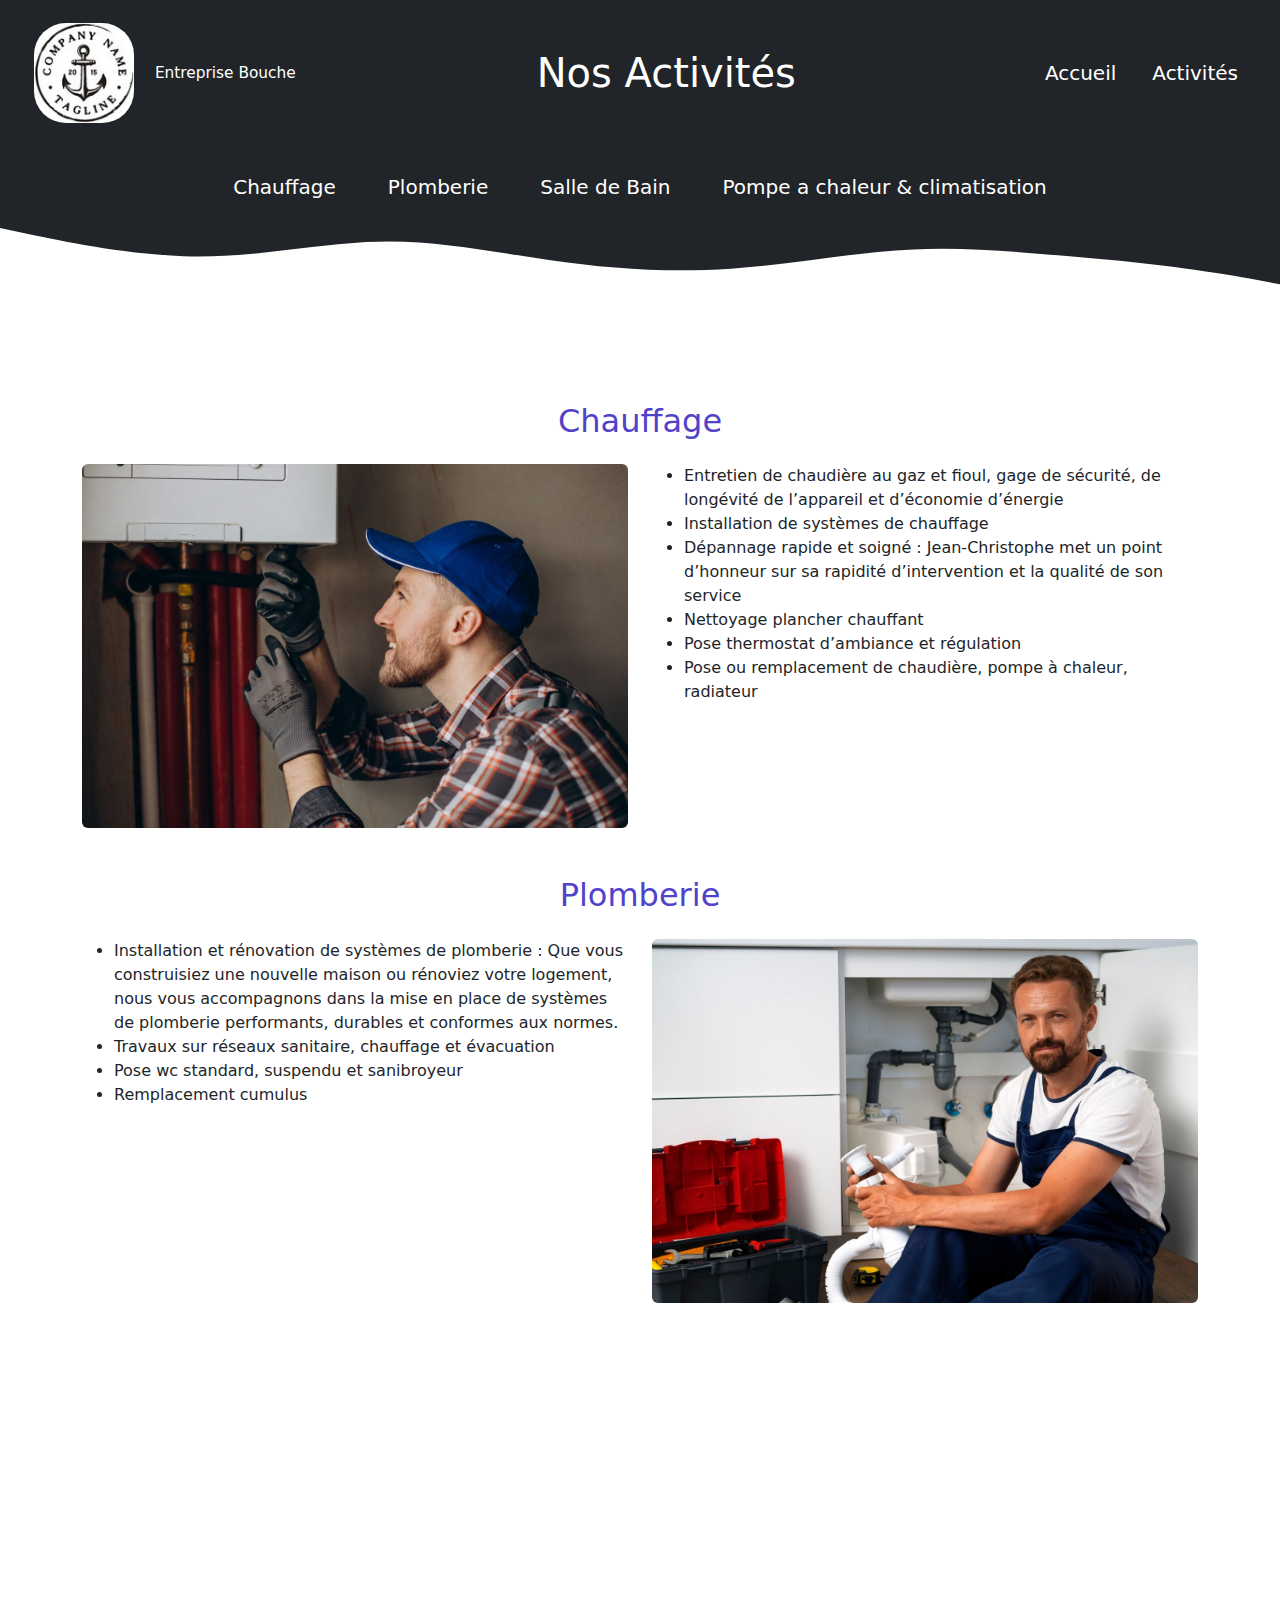
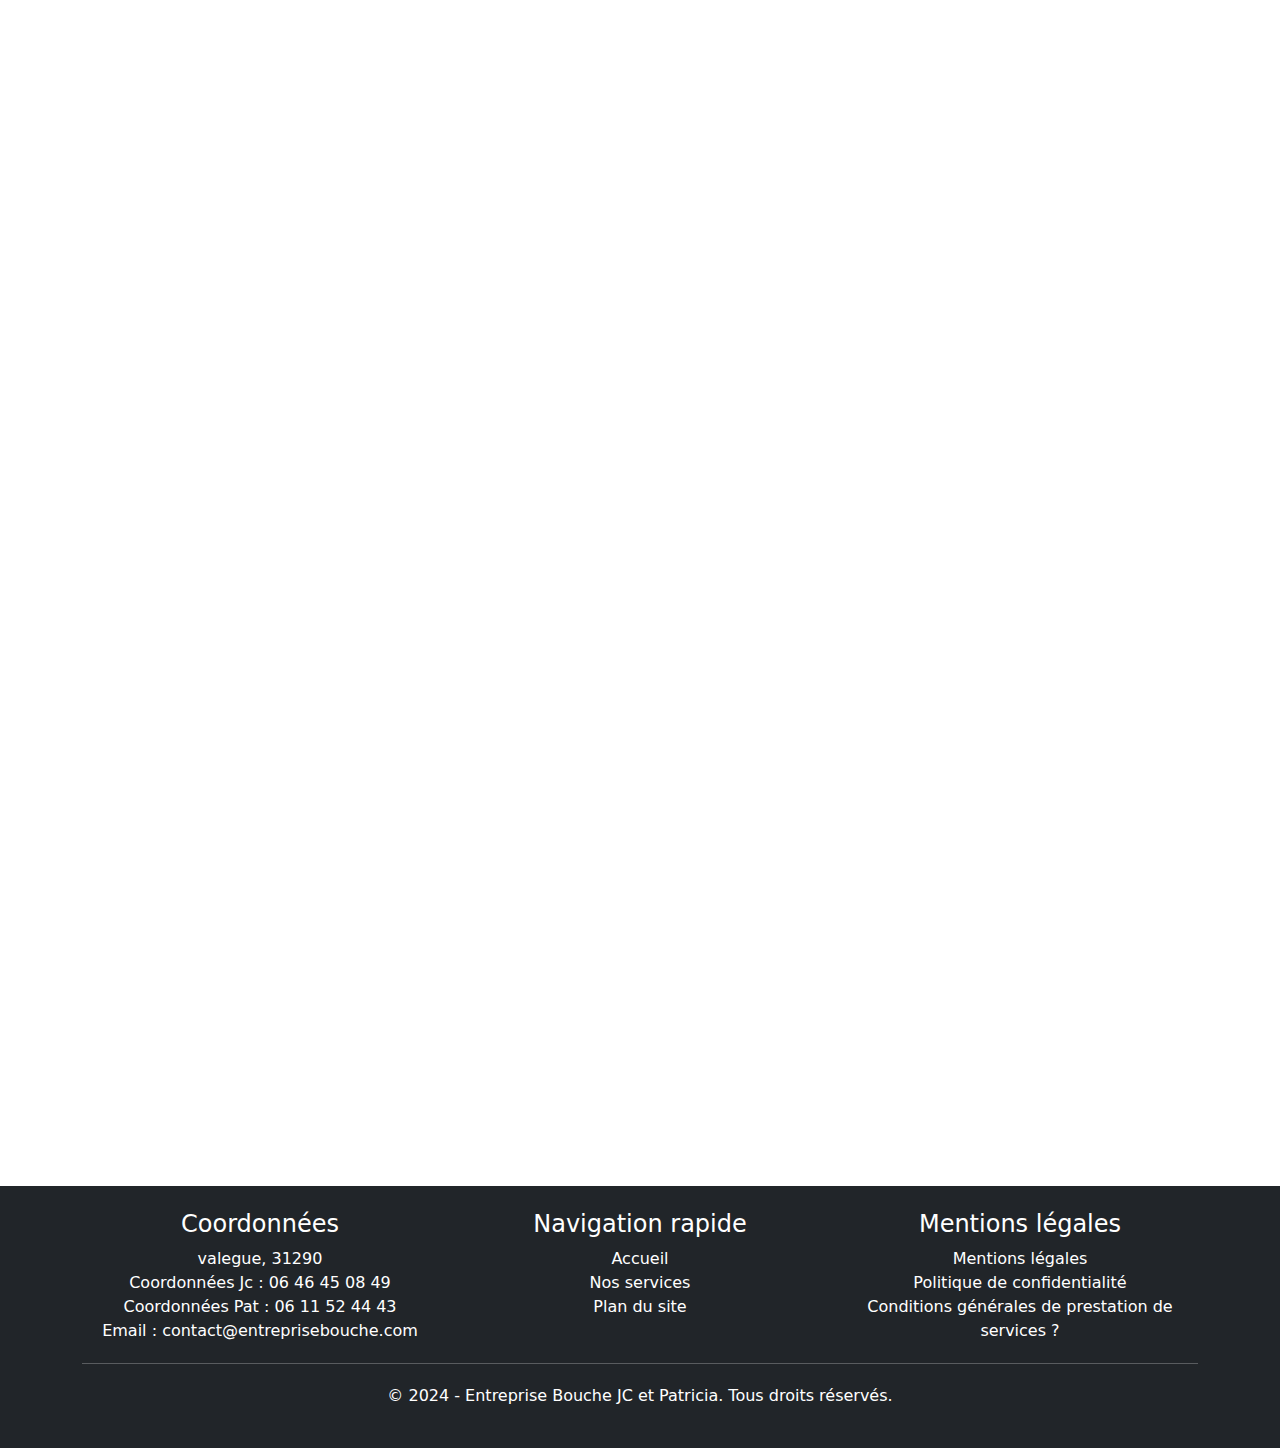
==== front/web/about.html @ 728b8be3 "fix: update header" ====
<!DOCTYPE html>
<html lang="fr">
<head>
    <meta charset="UTF-8">
    <meta name="viewport" content="width=device-width, initial-scale=1.0">
    <meta name="description"
          content="Découvrez les services de l'entreprise Bouche JC et Patricia : chauffage, plomberie, salle de bain et climatisation. Un service de qualité, personnalisé et transparent."/>
    <title>Nos Activités</title>
    <link href="https://cdn.jsdelivr.net/npm/bootstrap@5.3.0-alpha1/dist/css/bootstrap.min.css" rel="stylesheet">
    <link rel="stylesheet" href="../css/about_stylesheet.css">
    <link rel="stylesheet" href="../css/footer_stylesheet.css">
    <link rel="stylesheet" href="../css/colors_stylesheet.css">
</head>

<style>
    .navbar-toggler {
        border: none;
    }

    .navbar-toggler-icon {
        background-image: url("data:image/svg+xml;charset=utf8,%3Csvg xmlns='http://www.w3.org/2000/svg' viewBox='0 0 30 30'%3E%3Cpath stroke='rgba(255, 255, 255, 1)' stroke-width='2' stroke-linecap='round' d='M4 7h22M4 15h22M4 23h22'/%3E%3C/svg%3E");
        transition: transform 0.4s ease;

    }

    .navbar-toggler-icon:hover {
        transform: scale(1.1);

    }

    .navbar-toggler:focus .navbar-toggler-icon {
        transform: scale(0.8);
    }

    .navbar-toggler.collapsed .navbar-toggler-icon {
        transform: scale(1.2);
    }

    .header nav {
        /*background-color: rgba(0, 0, 0, 0.1);*/
        background: linear-gradient(to bottom, rgba(0, 0, 0, 0.4) 60%, rgba(0, 0, 0, 0));
        padding-bottom: 80px;
    }


</style>
<body>
<!-- Header Section -->
<header class="bg-dark c-w">
    <nav class="navbar navbar-expand-lg navbar-light bg-transparent ps-4 pe-4 fade-in">
        <a class="navbar-brand c-w title-menu" href="index.html">
            <img src="../img/photo/logo-test.jpg" alt="Contact" class="img-fluid rounded-5 me-3">
            Entreprise Bouche
        </a>
        <button class="navbar-toggler c-t" type="button" data-bs-toggle="collapse" data-bs-target="#navbarNav"
                aria-controls="navbarNav" aria-expanded="false" aria-label="Toggle navigation">
            <span class="navbar-toggler-icon c-t"></span>
        </button>
        <div class="collapse navbar-collapse justify-content-end" id="navbarNav">
            <h1 class="m-auto">Nos Activités</h1>

            <ul class="navbar-nav">
                <li class="nav-item active">
                    <a class="nav-link c-w" href="index.html">Accueil</a>
                </li>
                <li class="nav-item">
                    <a class="nav-link c-w" href="about.html">Activités</a>
                </li>
            </ul>
        </div>
    </nav>

    <!-- Navigation Menu -->
    <nav class="py-2 p-3">
        <div class="container">

            <ul class="nav justify-content-center">

                <li class="nav-item">
                    <a class="nav-link c-w" href="#chauffage">Chauffage</a>
                </li>
                <li class="nav-item">
                    <a class="nav-link c-w" href="#plomberie">Plomberie</a>
                </li>
                <li class="nav-item">
                    <a class="nav-link c-w" href="#salle-de-bain">Salle de Bain</a>
                </li>
                <li class="nav-item">
                    <a class="nav-link c-w" href="#climatisation">Pompe a chaleur & climatisation</a>
                </li>
            </ul>
        </div>
    </nav>

    <svg class="bottom-m" id="visual" viewBox="0 0 1000 100" width="100%" xmlns="http://www.w3.org/2000/svg">
        <rect x="0" y="0" width="1000" height="100" fill="transparent"></rect>
        <path d="M0 0L23.8 5C47.7 10 95.3 20 143 22C190.7 24 238.3 14 286 11C333.7 8 381.3 18 428.8 25C476.3 32 523.7 35 571.2 31.8C618.7 28.7 666.3 18.7 714 16.7C761.7 14.7 809.3 20 857 24C904.7 28 952.3 35 976.2 39.5L1000 44L1000 100L976.2 100C952.3 100 904.7 100 857 100C809.3 100 761.7 100 714 100C666.3 100 618.7 100 571.2 100C523.7 100 476.3 100 428.8 100C381.3 100 333.7 100 286 100C238.3 100 190.7 100 143 100C95.3 100 47.7 100 23.8 100L0 100Z"
              fill="#fff" stroke-linecap="round" stroke-linejoin="miter"></path>
    </svg>
</header>

<main class="container my-5">
    <!-- Chauffage Section -->
    <article id="chauffage" class="mb-5 fade-in">
        <h2 class="text-center mb-4 c-primary">Chauffage</h2>
        <div class="row">
            <div class="col-md-6">
                <img src="/front/img/photo/chauffagiste.jpg" class="img-fluid rounded"
                     alt="Installation de chauffage" loading="lazy">
            </div>
            <div class="col-md-6">
                <ul>
                    <li>Entretien de chaudière au gaz et fioul, gage de sécurité, de longévité de
                        l’appareil et d’économie d’énergie
                    </li>

                    <li>Installation de systèmes de chauffage</li>

                    <li>Dépannage rapide et soigné :
                        Jean-Christophe met un point d’honneur sur sa rapidité d’intervention et la
                        qualité de son service
                    </li>

                    <li>Nettoyage plancher chauffant</li>
                    <li>Pose thermostat d’ambiance et régulation</li>
                    <li>Pose ou remplacement de chaudière, pompe à chaleur, radiateur</li>
                </ul>
            </div>
        </div>
    </article>

    <!-- Plomberie Section -->
    <article id="plomberie" class="mb-5 fade-in">
        <h2 class="text-center mb-4 c-primary">Plomberie</h2>
        <div class="row">
            <div class="col-md-6 order-md-2">
                <img src="/front/img/photo/plomberie.jpg" class="img-fluid rounded" alt="Services de plomberie" loading="lazy">
            </div>
            <div class="col-md-6 order-md-1">
                <ul>
                    <li> Installation et rénovation de systèmes de plomberie :
                        Que vous construisiez une nouvelle maison ou rénoviez votre logement, nous vous
                        accompagnons dans la mise en place de systèmes de plomberie performants,
                        durables et conformes aux normes.
                    </li>
                    <li>Travaux sur réseaux sanitaire, chauffage et évacuation</li>
                    <li>Pose wc standard, suspendu et sanibroyeur</li>
                    <li>Remplacement cumulus</li>
                </ul>
            </div>
        </div>
    </article>

    <!-- Salle de Bain Section -->
    <article id="salle-de-bain" class="mb-5 fade-in">
        <h2 class="text-center mb-4 c-primary">Salle de Bain</h2>
        <div class="row">
            <div class="col-md-6">
                <img src="/front/img/photo/salle-de-bain.jpg" class="img-fluid rounded"
                     alt="Rénovation de salle de bain" loading="lazy">
            </div>
            <div class="col-md-6">
                <p>
                    Création et rénovation de salles de bains clé-en-main
                    Jean-Christophe et Patricia réalisent, selon vos désirs :
                </p>
                <ul>
                    <li> l&#39;installation complète de votre salle de bains avec le souci du détail pour
                        vous garantir confort et esthétisme
                    </li>

                    <li> la création d’assise à vos mesures</li>
                </ul>
            </div>
        </div>
    </article>

    <!-- Climatisation Section -->
    <article id="climatisation" class="mb-5 fade-in">
        <h2 class="text-center mb-4 c-primary">Pompe a chaleur & climatisation</h2>
        <div class="row">
            <div class="col-md-6 order-md-2">
                <img src="/front/img/photo/climatisation.jpg" class="img-fluid rounded"
                     alt="Installation de climatisation" loading="lazy">
            </div>
            <div class="col-md-6 order-md-1">
                <ul>
                    <li> Pose de pompe à chaleur air/air et air/eau</li>
                    <li> Installation de ballon thermodynamique</li>
                    <li> Installation de climatisation</li>
                    <li> CERTIFICATION QUALIPAC</li>
                </ul>
            </div>
        </div>
    </article>

    <div class="container c-primary m-m text-center fade-in">
        <h3>Nous vous garantissons un service transparent avec des devis clairs et détaillés.<br>
            En faisant confiance à l’entreprise Bouche Jc et Patricia, vous aurez la garantie d’un service personnalisé
            de qualité.
        </h3>
    </div>
</main>

<!-- Footer Section -->
<footer class="bg-dark text-white text-center py-4">
    <div class="container">
        <div class="row">
            <div class="col-md-4">
                <h4>Coordonnées</h4>
                <a href="">valegue, 31290</a><br>
                <a href="tel:0646450849">Coordonnées Jc : 06 46 45 08 49</a><br>
                <a href="tel:0611524443">Coordonnées Pat : 06 11 52 44 43</a><br>
                <a href="mailto:contact@entreprisebouche.com" class="text-white">Email :
                    contact@entreprisebouche.com</a>
            </div>
            <div class="col-md-4">
                <h4>Navigation rapide</h4>
                <a href="index.html" class="text-white">Accueil</a><br>
                <a href="about.html" class="text-white">Nos services</a><br>
                <a href="sitemap.html" class="text-white">Plan du site</a>
            </div>
            <div class="col-md-4">
                <h4>Mentions légales</h4>
                <a href="mention-legal.html" class="text-white">Mentions légales</a><br>
                <a href="politique-confidentialite.html" class="text-white">Politique de confidentialité</a><br>
                <a href="politique-confidentialite.html" class="text-white">Conditions générales de prestation de services ?</a><br>
            </div>
        </div>
        <hr class="bg-white">
        <p>&copy; 2024 - Entreprise Bouche JC et Patricia. Tous droits réservés.</p>
    </div>
</footer>

<script src="https://cdn.jsdelivr.net/npm/bootstrap@5.3.3/dist/js/bootstrap.bundle.min.js"
        integrity="sha384-YvpcrYf0tY3lHB60NNkmXc5s9fDVZLESaAA55NDzOxhy9GkcIdslK1eN7N6jIeHz"
        crossorigin="anonymous">
</script>
<script src="../js/animation.js"></script>

</body>
</html>
---- front/css/about_stylesheet.css ----
.header {
    height: 110vh;
    position: relative;
    overflow: hidden;
}

header h1 {
    /*font-size: 3vw;*/
    color: #ffffff;
    text-align: center;
    margin-top: 20px;
}

header p {
    font-size: 2rem;
    color: #ffffff;
    text-align: center;
    margin-top: 20px;
}

header li {
    color: #ffffff;
    text-decoration: none;
    margin: 10px;
    font-size: clamp(20px, 1.2vw, 90px);
}

header img {
    width: clamp(30px, 20vw, 100px);
}

.title-menu {
    color: #ffffff;
    text-decoration: none;
    font-size: clamp(15px, 1.2vw, 90px);
    margin: 10px;
}


.bottom-m {
    /*position: absolute;*/
    margin-bottom: -2px;
}

.m-m {
    margin: 200px 0 200px 0;
}


/* Responsiveness */
@media (max-width: 767px) {
    header {
        font-size: 1.5rem;
    }

}
---- front/css/footer_stylesheet.css ----
/* Footer */

footer a {
    color: white;
    text-decoration: none;
}

footer a:hover {
    text-decoration: underline;
}

footer hr {
    margin: 20px 0;
}
---- front/css/colors_stylesheet.css ----
.bg-primary-m {
    background: #5043c9;
}

.c-primary {
    color: #5043c9;
}

.c-w {
    color: #ffffff;
}

.c-t {
    color: rgba(255, 255, 255, 0);
}

.bg-w {
    background: #ffffff;
}

.navbar-brand:hover, .nav-link:hover {
    color: #c5b8ff;
}

.fade-in {
    opacity: 0;
    transform: translateY(20px);
    transition: opacity 1s ease-out, transform 0.8s ease-out;
}

.fade-in.appear {
    opacity: 1;
    transform: translateY(0);
}
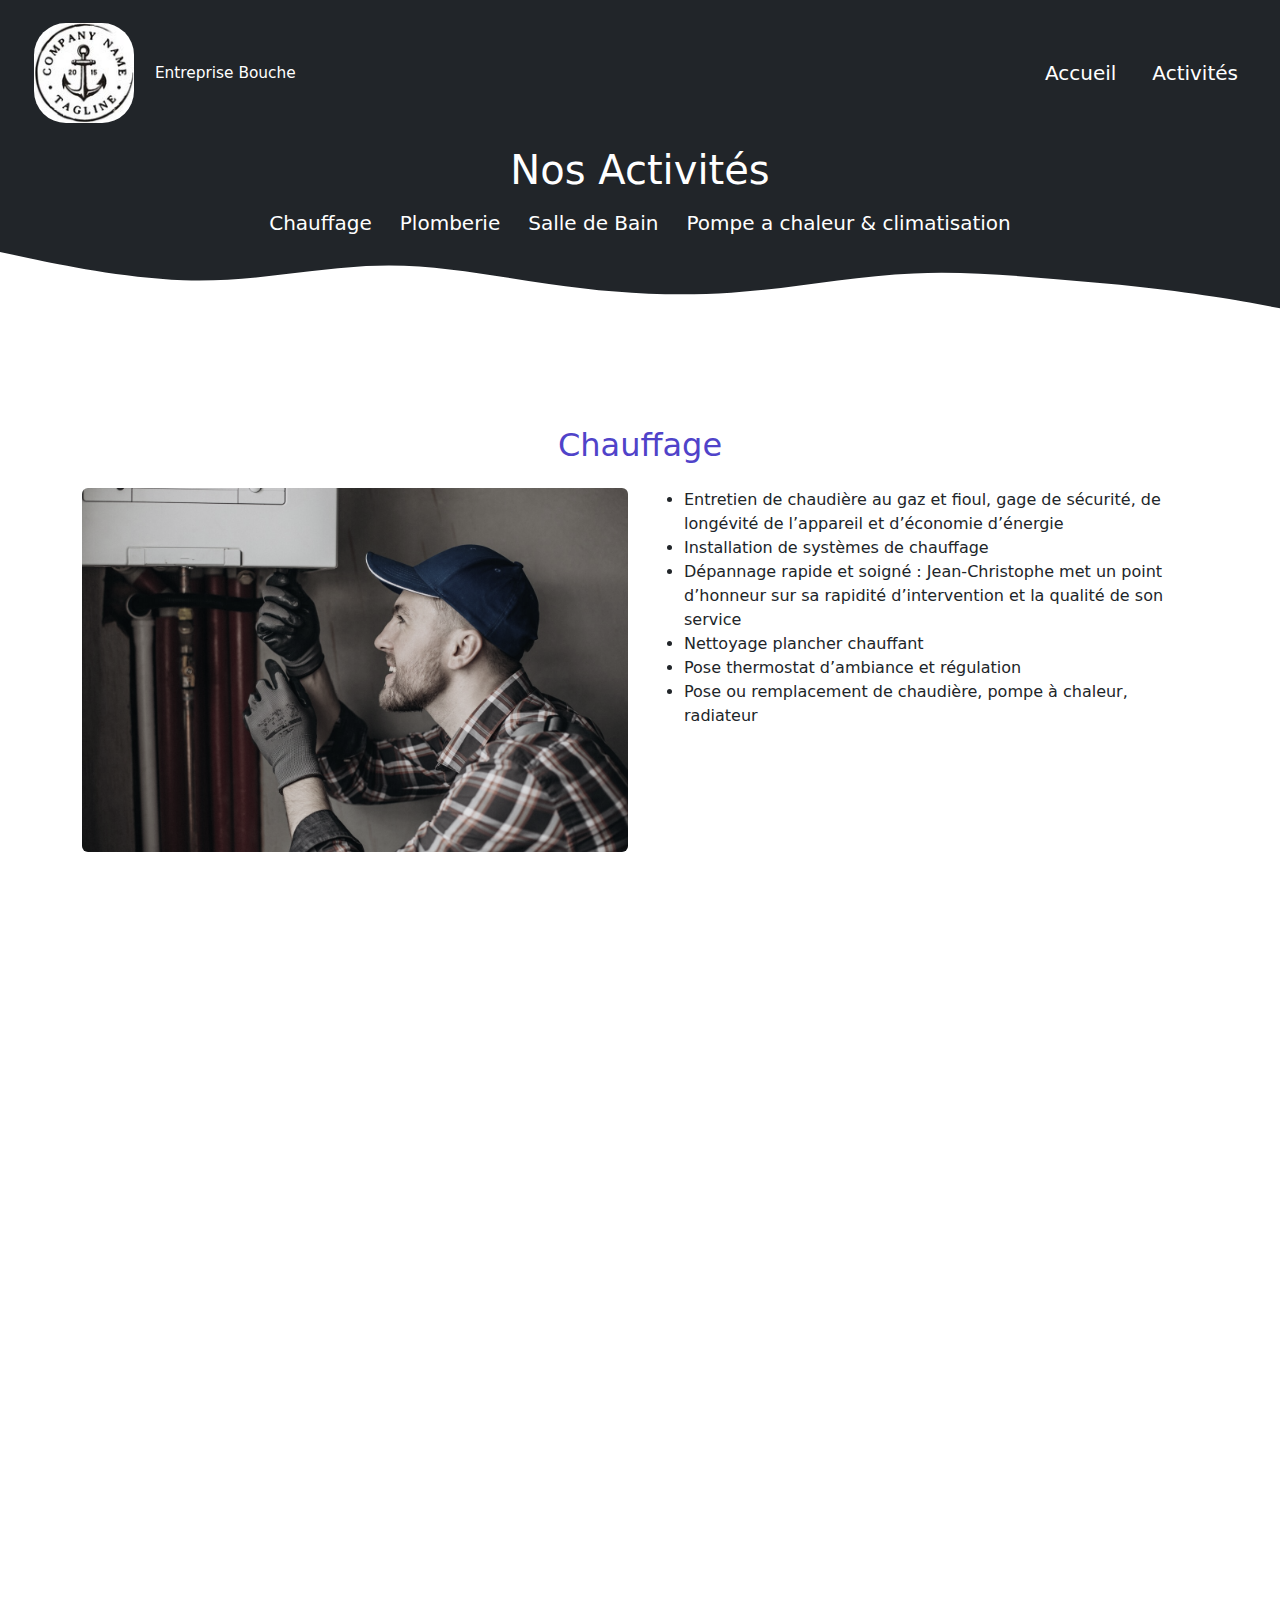
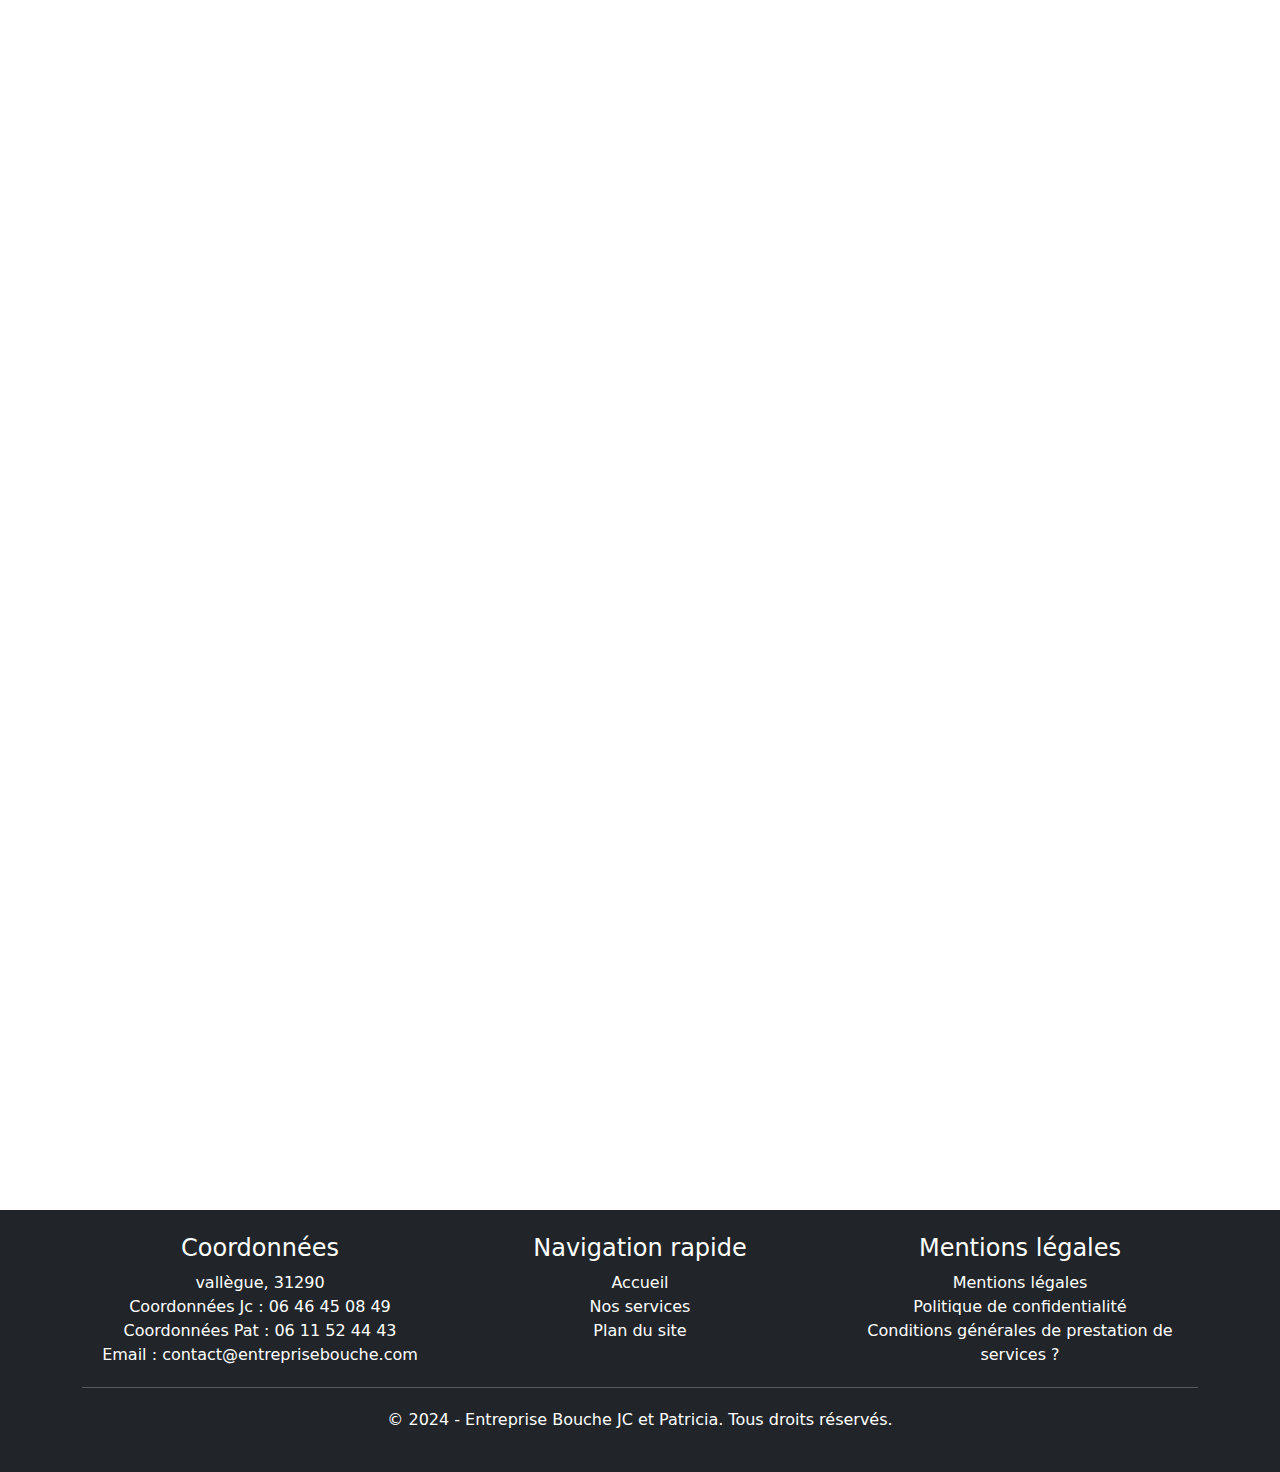
==== commit ecd7eab4: "add: effect img" ====
--- a/front/web/about.html
+++ b/front/web/about.html
@@ -47,7 +47,7 @@
 <body>
 <!-- Header Section -->
 <header class="bg-dark c-w">
-    <nav class="navbar navbar-expand-lg navbar-light bg-transparent ps-4 pe-4 fade-in">
+    <nav class="navbar navbar-expand-lg navbar-light bg-transparent ps-4 pe-4">
         <a class="navbar-brand c-w title-menu" href="index.html">
             <img src="../img/photo/logo-test.jpg" alt="Contact" class="img-fluid rounded-5 me-3">
             Entreprise Bouche
@@ -57,8 +57,6 @@
             <span class="navbar-toggler-icon c-t"></span>
         </button>
         <div class="collapse navbar-collapse justify-content-end" id="navbarNav">
-            <h1 class="m-auto">Nos Activités</h1>
-
             <ul class="navbar-nav">
                 <li class="nav-item active">
                     <a class="nav-link c-w" href="index.html">Accueil</a>
@@ -71,22 +69,25 @@
     </nav>
 
     <!-- Navigation Menu -->
-    <nav class="py-2 p-3">
+
+    <nav class="p-0 ">
+        <h1 class="m-auto">Nos Activités</h1>
+
         <div class="container">
 
-            <ul class="nav justify-content-center">
-
-                <li class="nav-item">
-                    <a class="nav-link c-w" href="#chauffage">Chauffage</a>
-                </li>
-                <li class="nav-item">
-                    <a class="nav-link c-w" href="#plomberie">Plomberie</a>
-                </li>
-                <li class="nav-item">
-                    <a class="nav-link c-w" href="#salle-de-bain">Salle de Bain</a>
-                </li>
-                <li class="nav-item">
-                    <a class="nav-link c-w" href="#climatisation">Pompe a chaleur & climatisation</a>
+            <ul class="nav justify-content-center m-0">
+
+                <li class="nav-item">
+                    <a class="nav-link c-w p-1" href="#chauffage">Chauffage</a>
+                </li>
+                <li class="nav-item">
+                    <a class="nav-link c-w p-1" href="#plomberie">Plomberie</a>
+                </li>
+                <li class="nav-item">
+                    <a class="nav-link c-w p-1" href="#salle-de-bain">Salle de Bain</a>
+                </li>
+                <li class="nav-item">
+                    <a class="nav-link c-w p-1" href="#climatisation">Pompe a chaleur & climatisation</a>
                 </li>
             </ul>
         </div>
@@ -208,7 +209,7 @@
         <div class="row">
             <div class="col-md-4">
                 <h4>Coordonnées</h4>
-                <a href="">valegue, 31290</a><br>
+                <a href="https://www.google.fr/maps/place/31290+Vall%C3%A8gue/@43.4246333,1.6985724,13336m/data=!3m1!1e3!4m6!3m5!1s0x12aef3874f15f6df:0x263c8d797c4a72dc!8m2!3d43.425548!4d1.754698!16s%2Fm%2F03nt6j3?entry=ttu&g_ep=EgoyMDI0MTAxNi4wIKXMDSoASAFQAw%3D%3D">vallègue, 31290</a><br>
                 <a href="tel:0646450849">Coordonnées Jc : 06 46 45 08 49</a><br>
                 <a href="tel:0611524443">Coordonnées Pat : 06 11 52 44 43</a><br>
                 <a href="mailto:contact@entreprisebouche.com" class="text-white">Email :
--- a/front/css/about_stylesheet.css
+++ b/front/css/about_stylesheet.css
@@ -46,6 +46,15 @@
     margin: 200px 0 200px 0;
 }
 
+main img {
+    filter: saturate(30%);
+    transition: filter 0.2s ease-in-out;
+
+}
+
+main img:hover {
+    filter: saturate(100%);
+}
 
 /* Responsiveness */
 @media (max-width: 767px) {
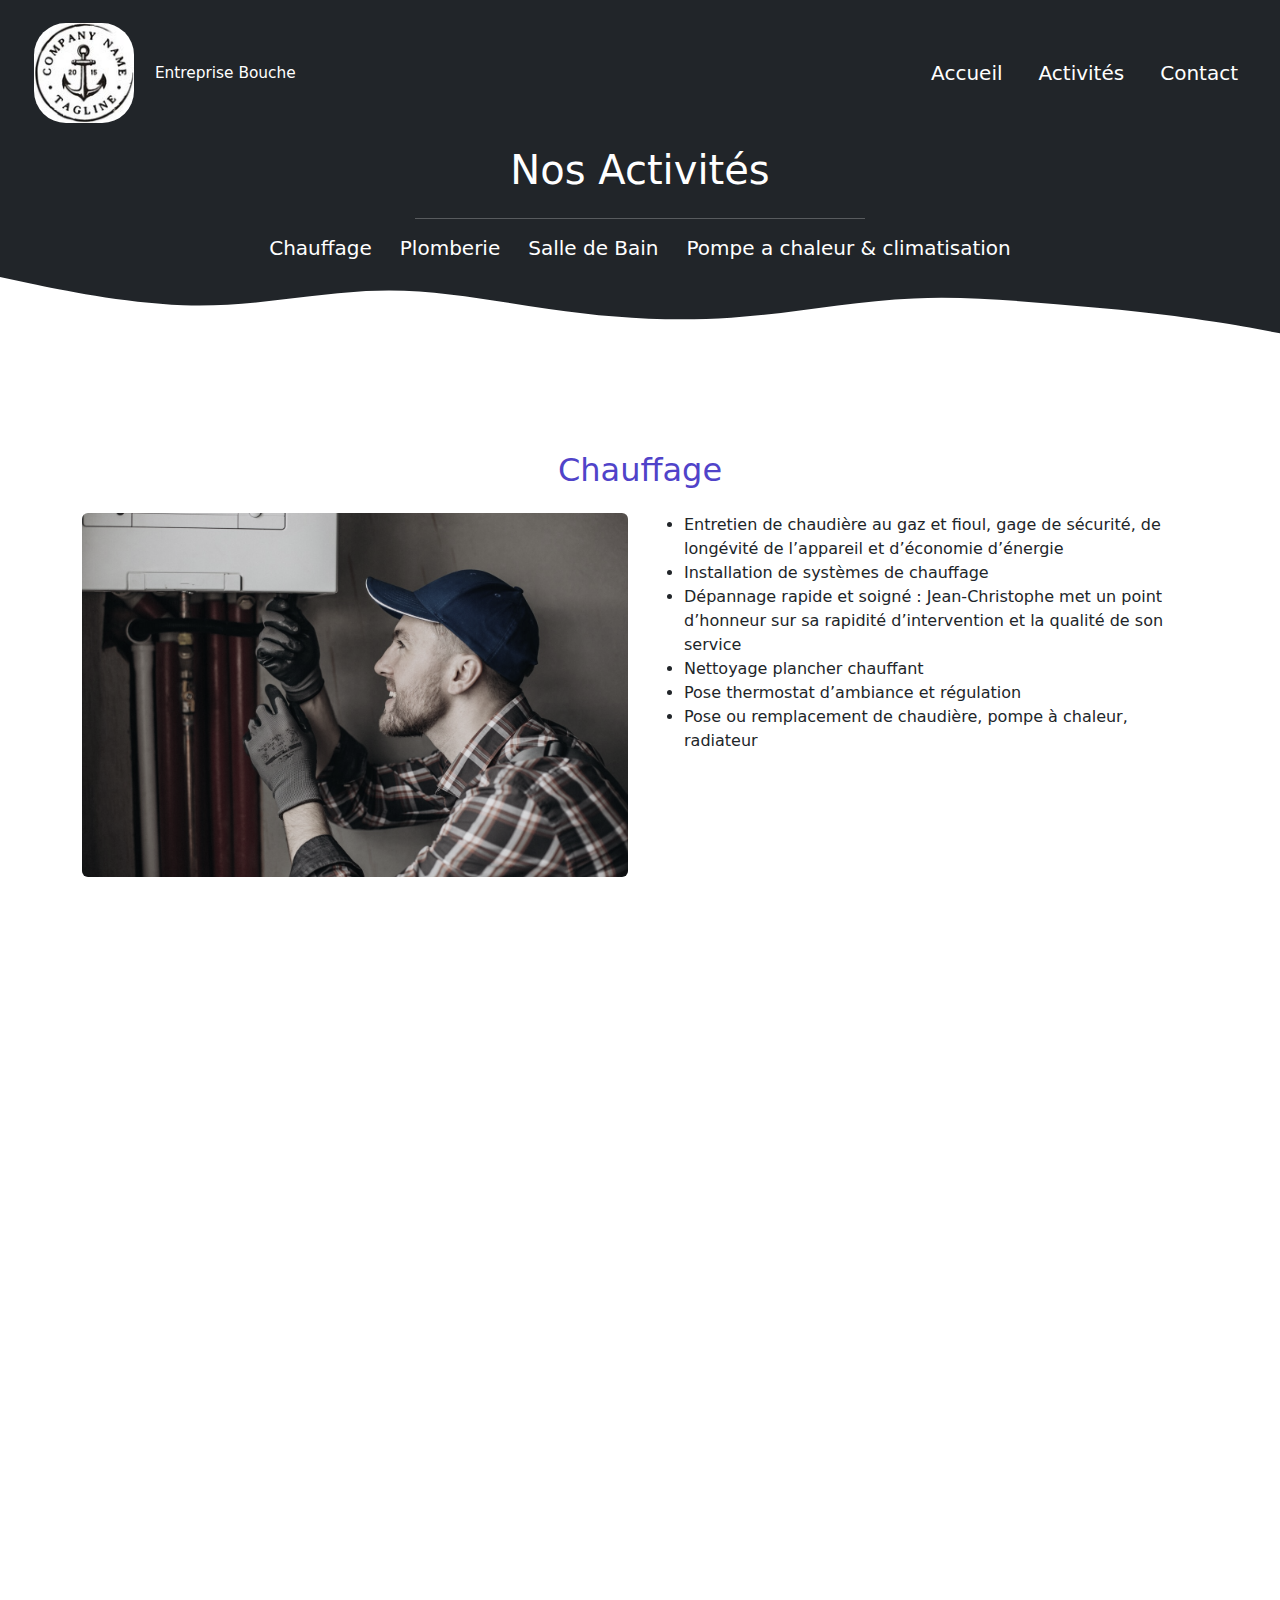
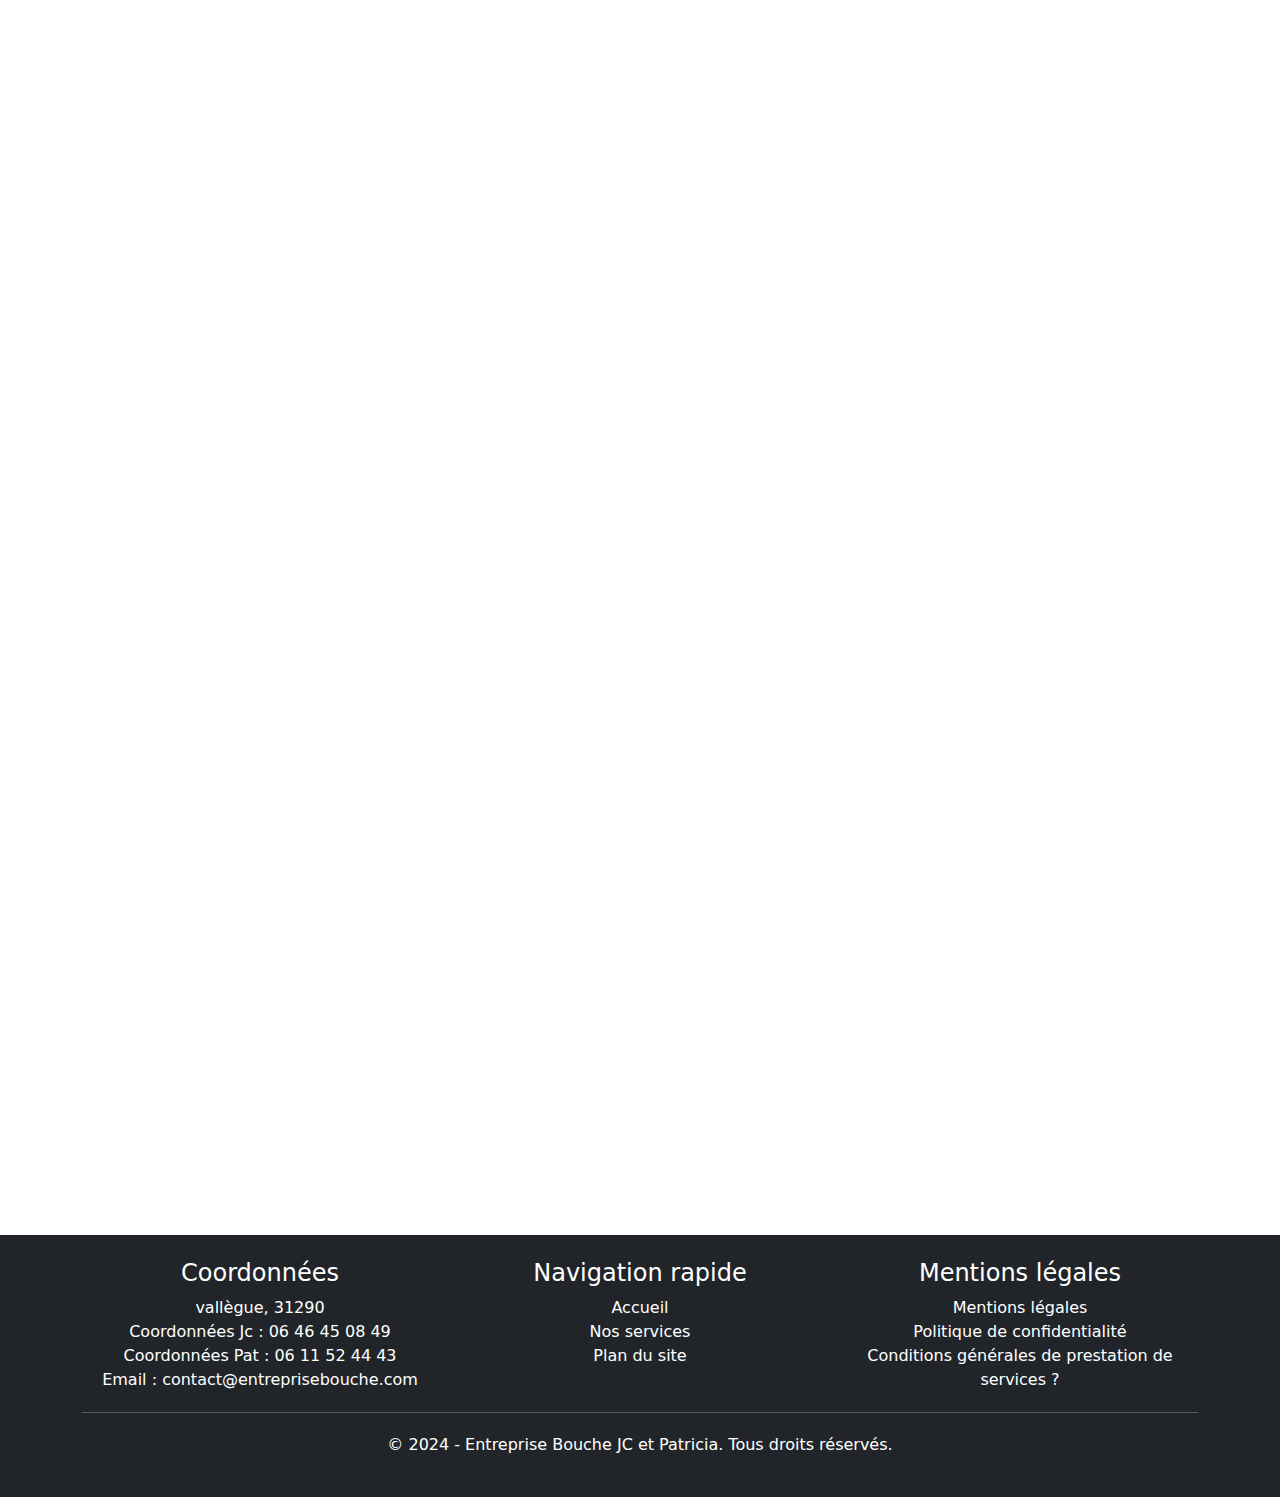
==== commit d1c0794e: "add: line header" ====
--- a/front/web/about.html
+++ b/front/web/about.html
@@ -42,6 +42,9 @@
         padding-bottom: 80px;
     }
 
+    header hr {
+        width: clamp(50px, 50%, 450px);
+    }
 
 </style>
 <body>
@@ -64,14 +67,19 @@
                 <li class="nav-item">
                     <a class="nav-link c-w" href="about.html">Activités</a>
                 </li>
+                <li class="nav-item">
+                    <a class="nav-link c-w" href="index.html#contact">Contact</a>
+                </li>
             </ul>
         </div>
     </nav>
 
     <!-- Navigation Menu -->
 
-    <nav class="p-0 ">
+    <nav class="p-0">
         <h1 class="m-auto">Nos Activités</h1>
+        <br>
+        <hr class="c-w m-auto">
 
         <div class="container">
 
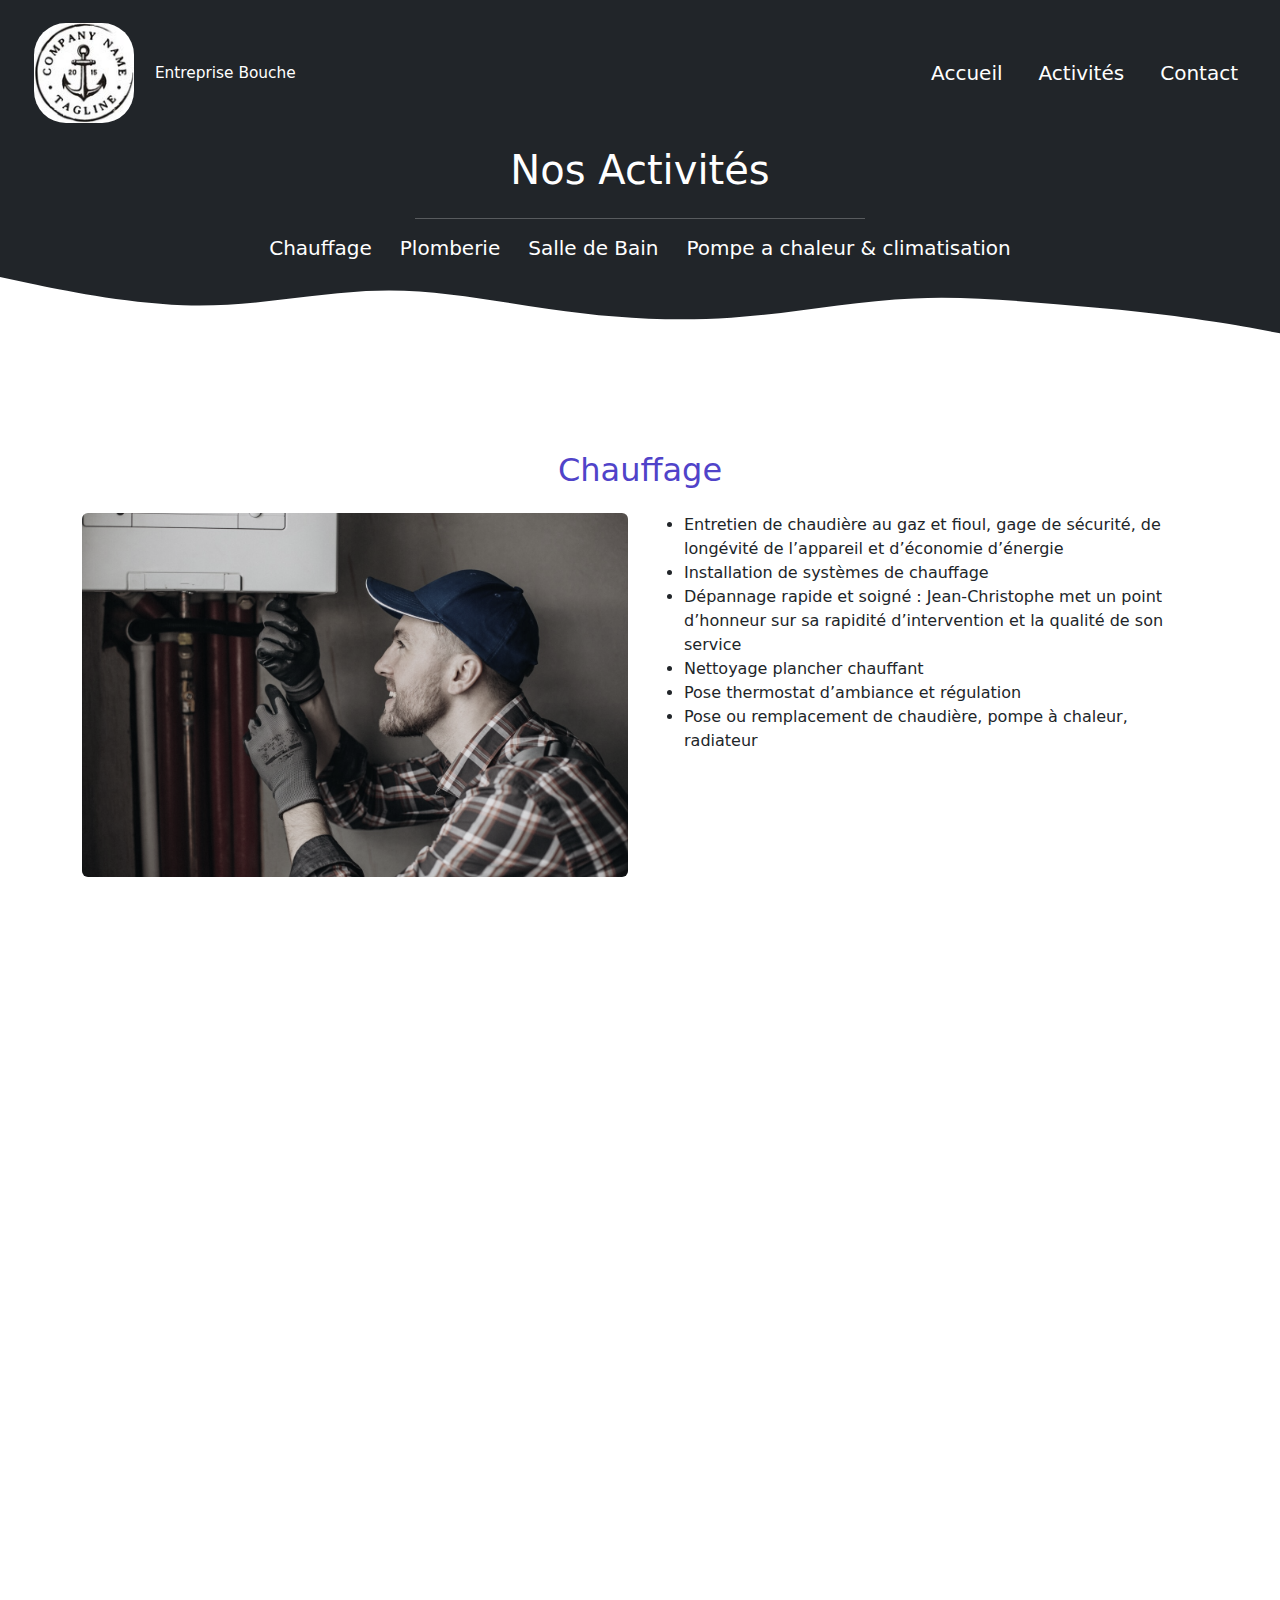
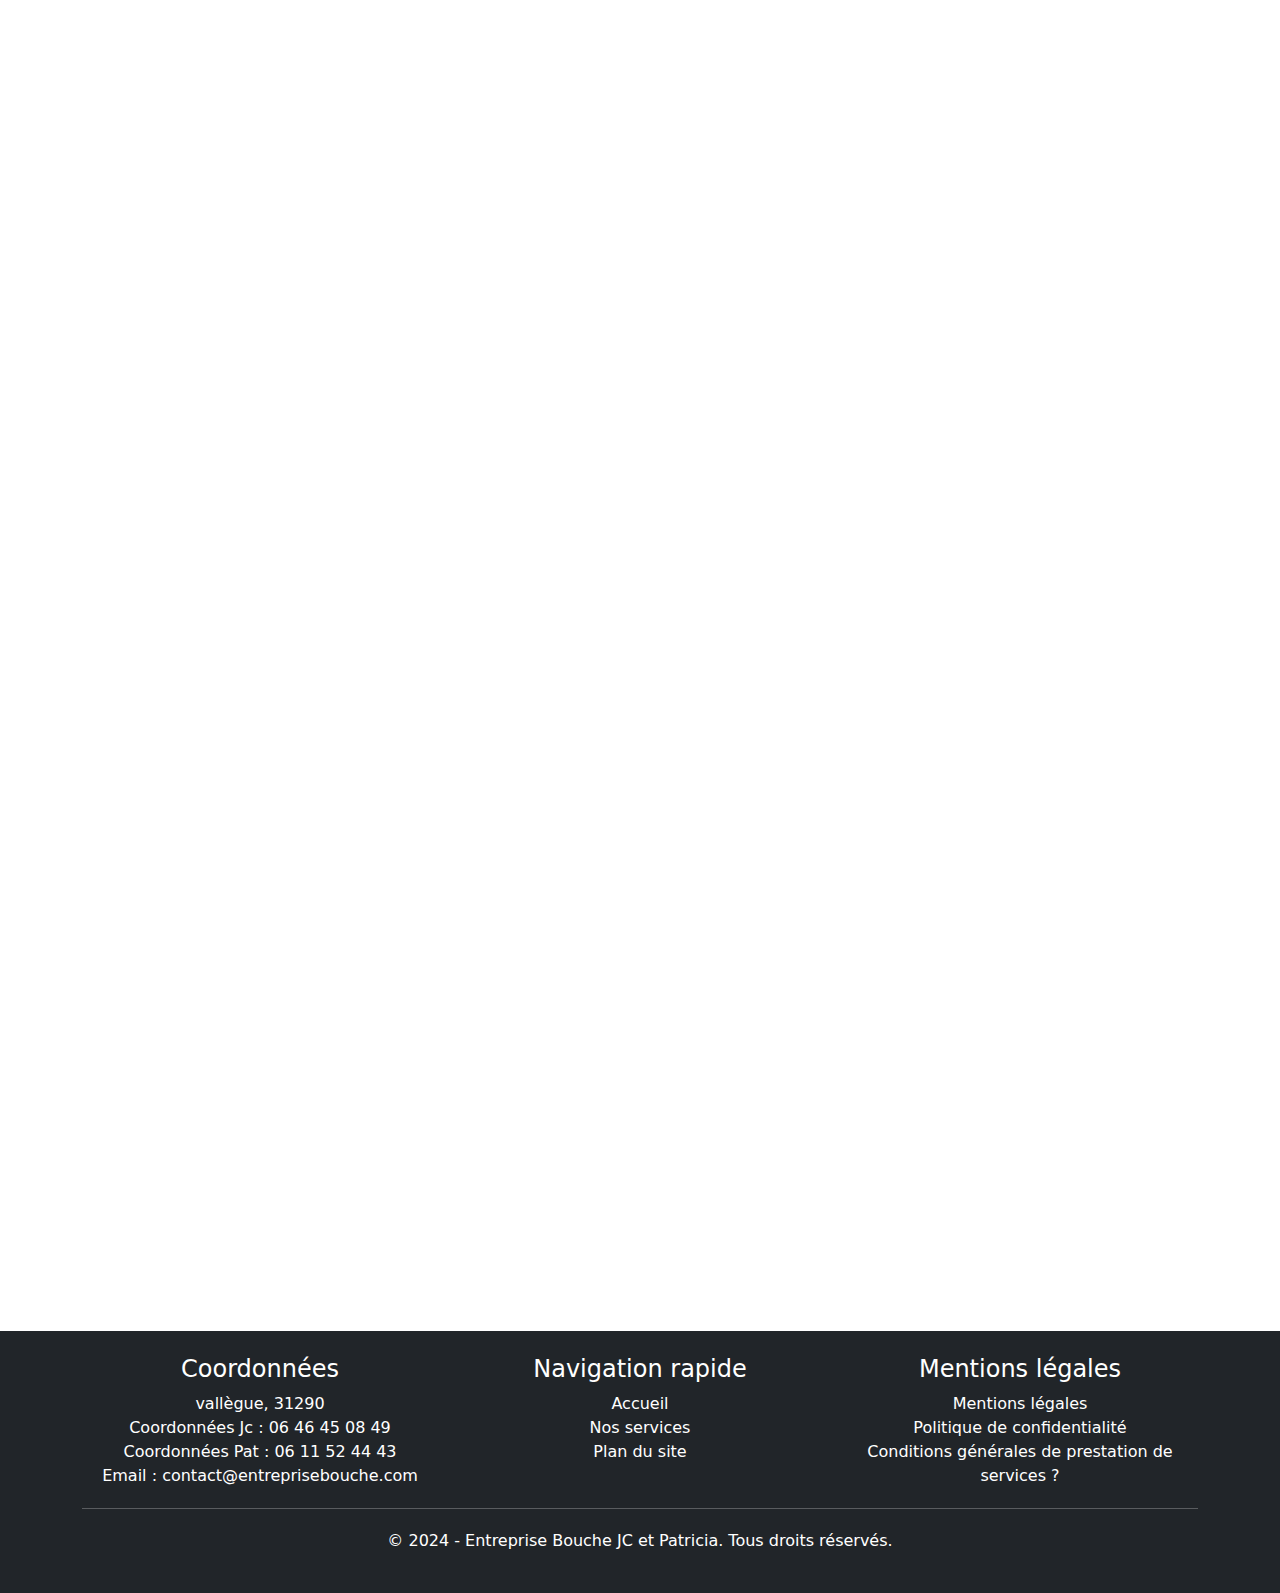
==== commit 674d7549: "fix: margin" ====
--- a/front/web/about.html
+++ b/front/web/about.html
@@ -79,6 +79,7 @@
     <nav class="p-0">
         <h1 class="m-auto">Nos Activités</h1>
         <br>
+
         <hr class="c-w m-auto">
 
         <div class="container">
@@ -114,7 +115,7 @@
         <h2 class="text-center mb-4 c-primary">Chauffage</h2>
         <div class="row">
             <div class="col-md-6">
-                <img src="/front/img/photo/chauffagiste.jpg" class="img-fluid rounded"
+                <img src="../img/photo/chauffagiste.jpg" class="img-fluid rounded mb-4"
                      alt="Installation de chauffage" loading="lazy">
             </div>
             <div class="col-md-6">
@@ -143,7 +144,8 @@
         <h2 class="text-center mb-4 c-primary">Plomberie</h2>
         <div class="row">
             <div class="col-md-6 order-md-2">
-                <img src="/front/img/photo/plomberie.jpg" class="img-fluid rounded" alt="Services de plomberie" loading="lazy">
+                <img src="../img/photo/plomberie.jpg" class="img-fluid rounded mb-4" alt="Services de plomberie"
+                     loading="lazy">
             </div>
             <div class="col-md-6 order-md-1">
                 <ul>
@@ -165,7 +167,7 @@
         <h2 class="text-center mb-4 c-primary">Salle de Bain</h2>
         <div class="row">
             <div class="col-md-6">
-                <img src="/front/img/photo/salle-de-bain.jpg" class="img-fluid rounded"
+                <img src="../img/photo/salle-de-bain.jpg" class="img-fluid rounded mb-4"
                      alt="Rénovation de salle de bain" loading="lazy">
             </div>
             <div class="col-md-6">
@@ -189,7 +191,7 @@
         <h2 class="text-center mb-4 c-primary">Pompe a chaleur & climatisation</h2>
         <div class="row">
             <div class="col-md-6 order-md-2">
-                <img src="/front/img/photo/climatisation.jpg" class="img-fluid rounded"
+                <img src="../img/photo/climatisation.jpg" class="img-fluid rounded mb-4"
                      alt="Installation de climatisation" loading="lazy">
             </div>
             <div class="col-md-6 order-md-1">
@@ -217,7 +219,8 @@
         <div class="row">
             <div class="col-md-4">
                 <h4>Coordonnées</h4>
-                <a href="https://www.google.fr/maps/place/31290+Vall%C3%A8gue/@43.4246333,1.6985724,13336m/data=!3m1!1e3!4m6!3m5!1s0x12aef3874f15f6df:0x263c8d797c4a72dc!8m2!3d43.425548!4d1.754698!16s%2Fm%2F03nt6j3?entry=ttu&g_ep=EgoyMDI0MTAxNi4wIKXMDSoASAFQAw%3D%3D">vallègue, 31290</a><br>
+                <a href="https://www.google.fr/maps/place/31290+Vall%C3%A8gue/@43.4246333,1.6985724,13336m/data=!3m1!1e3!4m6!3m5!1s0x12aef3874f15f6df:0x263c8d797c4a72dc!8m2!3d43.425548!4d1.754698!16s%2Fm%2F03nt6j3?entry=ttu&g_ep=EgoyMDI0MTAxNi4wIKXMDSoASAFQAw%3D%3D">vallègue,
+                    31290</a><br>
                 <a href="tel:0646450849">Coordonnées Jc : 06 46 45 08 49</a><br>
                 <a href="tel:0611524443">Coordonnées Pat : 06 11 52 44 43</a><br>
                 <a href="mailto:contact@entreprisebouche.com" class="text-white">Email :
@@ -233,7 +236,8 @@
                 <h4>Mentions légales</h4>
                 <a href="mention-legal.html" class="text-white">Mentions légales</a><br>
                 <a href="politique-confidentialite.html" class="text-white">Politique de confidentialité</a><br>
-                <a href="politique-confidentialite.html" class="text-white">Conditions générales de prestation de services ?</a><br>
+                <a href="politique-confidentialite.html" class="text-white">Conditions générales de prestation de
+                    services ?</a><br>
             </div>
         </div>
         <hr class="bg-white">
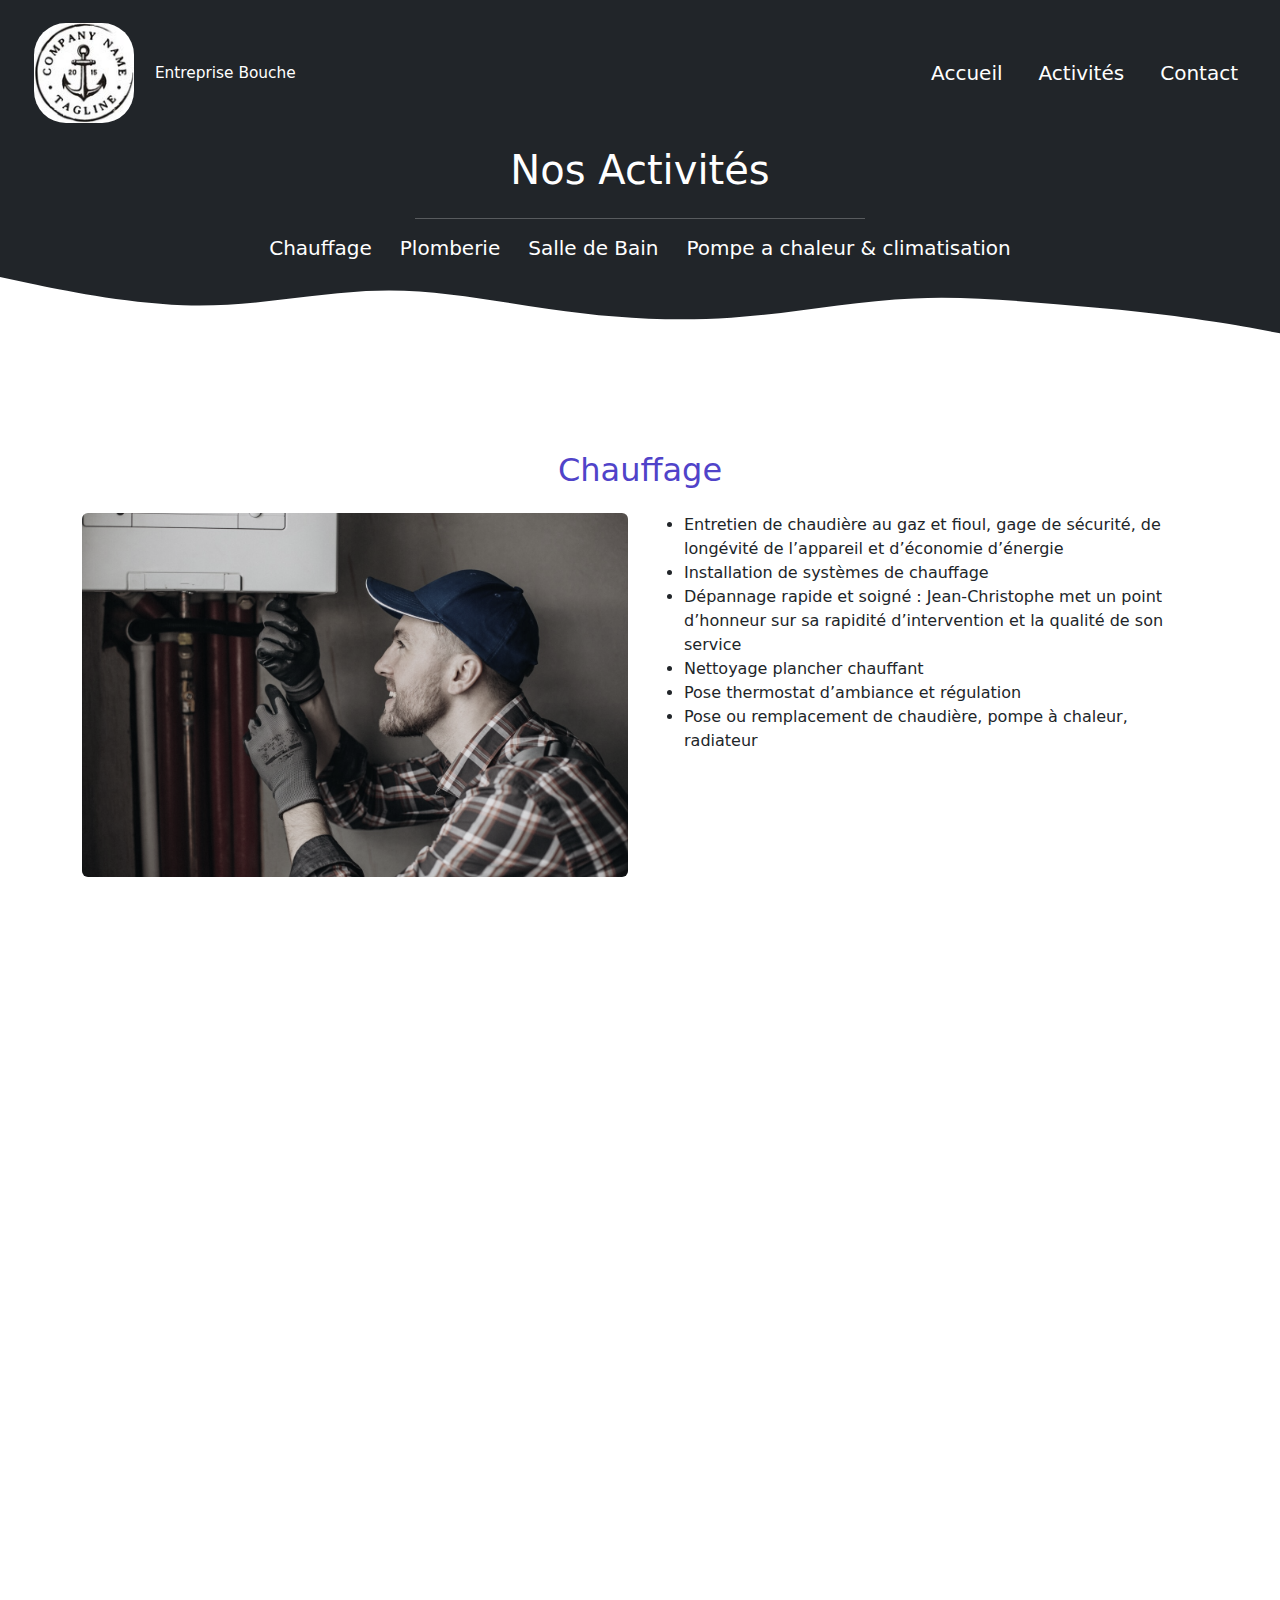
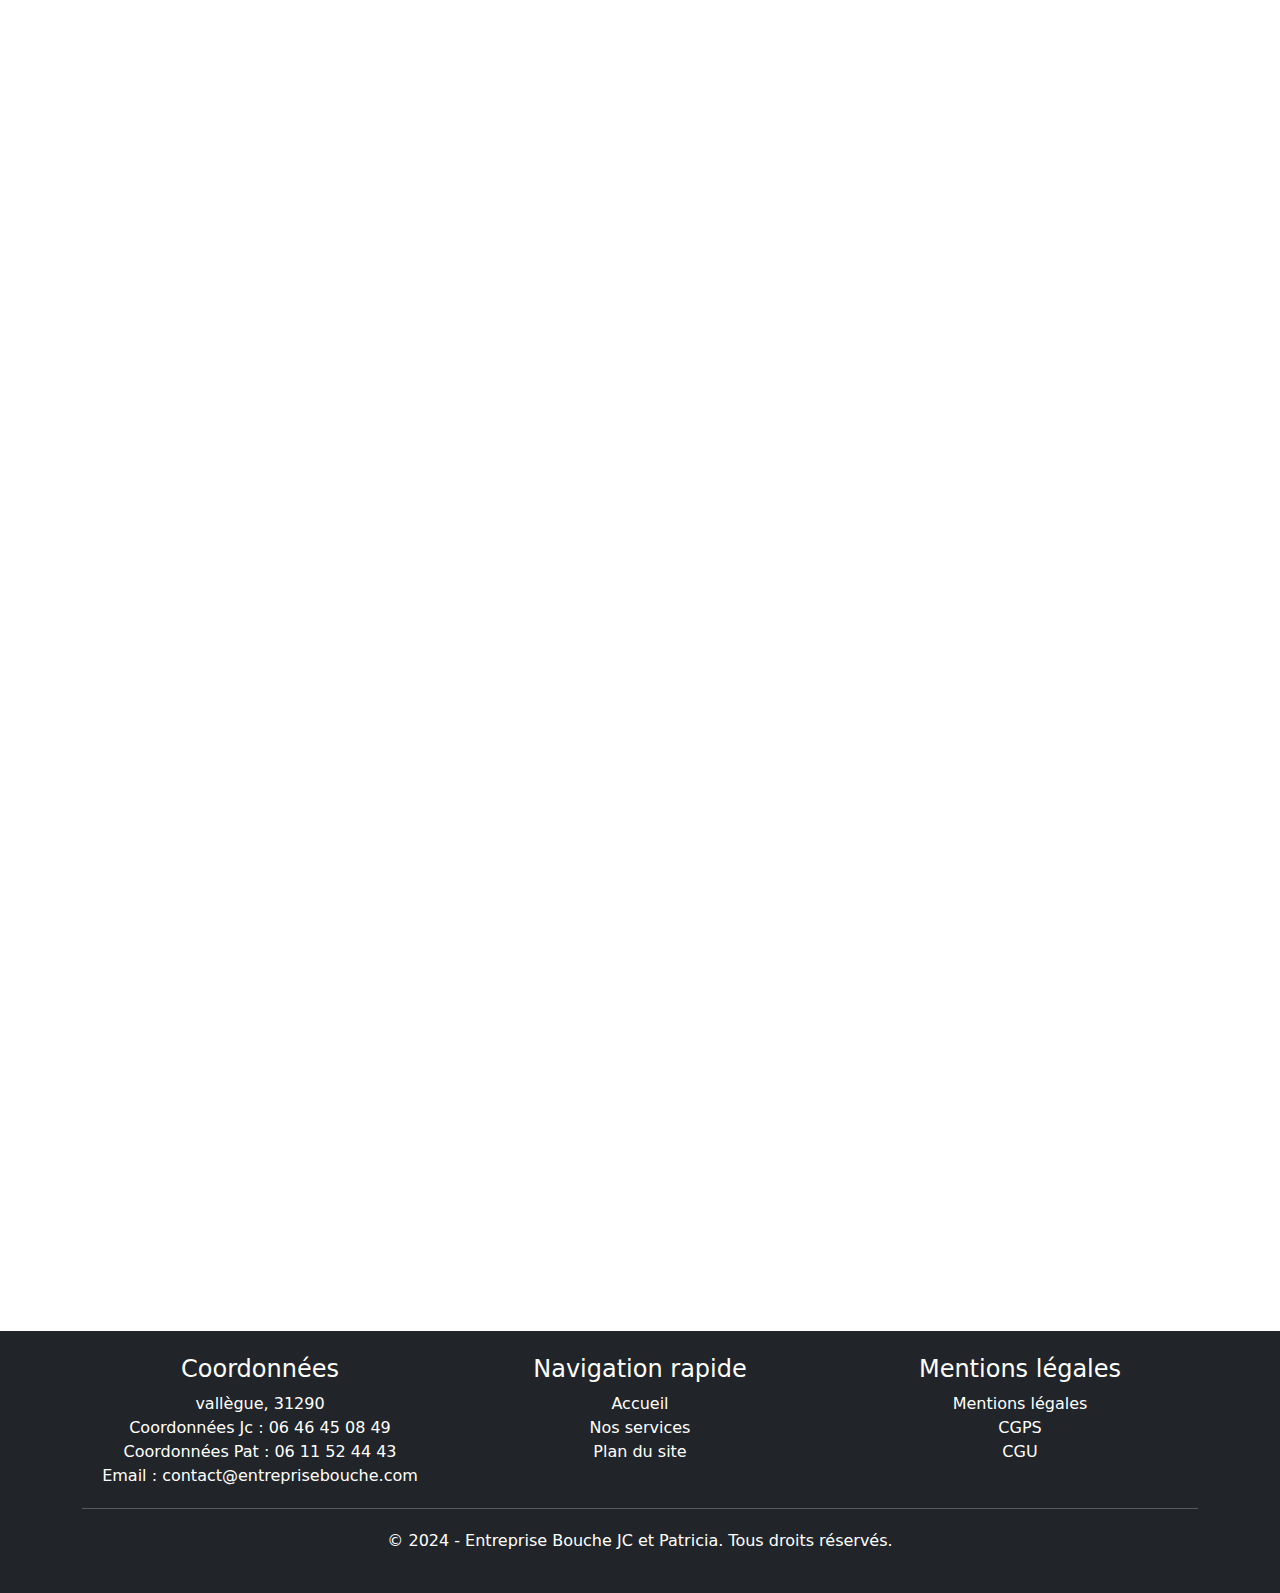
==== commit c2d472e6: "Fix: legal" ====
--- a/front/web/about.html
+++ b/front/web/about.html
@@ -52,7 +52,7 @@
 <header class="bg-dark c-w">
     <nav class="navbar navbar-expand-lg navbar-light bg-transparent ps-4 pe-4">
         <a class="navbar-brand c-w title-menu" href="index.html">
-            <img src="../img/photo/logo-test.jpg" alt="Contact" class="img-fluid rounded-5 me-3">
+            <img src="../img/photo/logo-test2.jpeg" alt="Contact" class="img-fluid rounded-5 me-3">
             Entreprise Bouche
         </a>
         <button class="navbar-toggler c-t" type="button" data-bs-toggle="collapse" data-bs-target="#navbarNav"
@@ -234,16 +234,16 @@
             </div>
             <div class="col-md-4">
                 <h4>Mentions légales</h4>
-                <a href="mention-legal.html" class="text-white">Mentions légales</a><br>
-                <a href="politique-confidentialite.html" class="text-white">Politique de confidentialité</a><br>
-                <a href="politique-confidentialite.html" class="text-white">Conditions générales de prestation de
-                    services ?</a><br>
+                <a href="mention-legal.html#mentions-legales" class="text-white">Mentions légales</a><br>
+                <a href="mention-legal.html#cgps" class="text-white">CGPS</a><br>
+                <a href="mention-legal.html#cgu" class="text-white">CGU</a><br>
             </div>
         </div>
         <hr class="bg-white">
         <p>&copy; 2024 - Entreprise Bouche JC et Patricia. Tous droits réservés.</p>
     </div>
 </footer>
+
 
 <script src="https://cdn.jsdelivr.net/npm/bootstrap@5.3.3/dist/js/bootstrap.bundle.min.js"
         integrity="sha384-YvpcrYf0tY3lHB60NNkmXc5s9fDVZLESaAA55NDzOxhy9GkcIdslK1eN7N6jIeHz"
